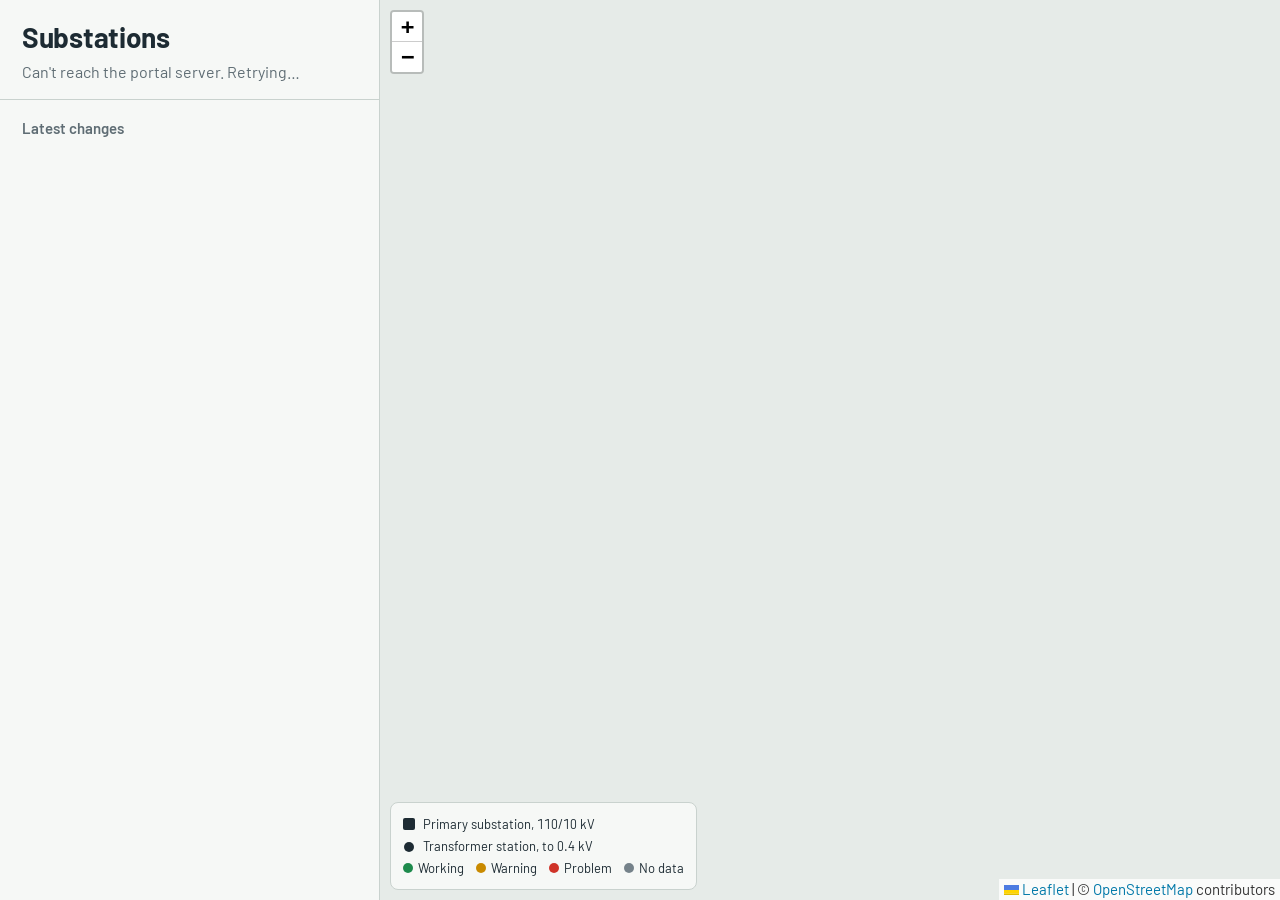
==== static/index.html @ d0a144c8 "Substation portal MVP: map, diagrams, gateway, simulator" ====
<!doctype html>
<html lang="en">
<head>
<meta charset="utf-8">
<meta name="viewport" content="width=device-width, initial-scale=1">
<title>Substations of Armenia</title>
<link rel="icon" href="data:image/svg+xml,<svg xmlns='http://www.w3.org/2000/svg' viewBox='0 0 16 16'><rect x='3' y='3' width='10' height='10' fill='%231d2b33'/></svg>">
<link rel="preconnect" href="https://fonts.googleapis.com">
<link rel="preconnect" href="https://fonts.gstatic.com" crossorigin>
<link href="https://fonts.googleapis.com/css2?family=Barlow:wght@400;500;600;700&family=Barlow+Condensed:wght@500;600;700&display=swap" rel="stylesheet">
<link rel="stylesheet" href="/static/vendor/leaflet/leaflet.css">
<link rel="stylesheet" href="/static/style.css">
</head>
<body>
<div class="map-layout">
  <aside class="side">
    <header>
      <h1>Substations</h1>
      <p class="summary" id="summary" aria-live="polite">Loading the grid…</p>
    </header>
    <div class="side-scroll">
      <ul class="sub-list" id="list" aria-label="All substations, problems first"></ul>
      <section class="feed">
        <h2>Latest changes</h2>
        <ol id="feed"></ol>
      </section>
    </div>
  </aside>
  <main id="map-col">
    <div id="map" role="region" aria-label="Map of substations in Armenia"></div>
  </main>
</div>
<script src="/static/vendor/leaflet/leaflet.js"></script>
<script src="/static/common.js"></script>
<script src="/static/map.js"></script>
</body>
</html>
---- static/vendor/leaflet/leaflet.css ----
/* required styles */

.leaflet-pane,
.leaflet-tile,
.leaflet-marker-icon,
.leaflet-marker-shadow,
.leaflet-tile-container,
.leaflet-pane > svg,
.leaflet-pane > canvas,
.leaflet-zoom-box,
.leaflet-image-layer,
.leaflet-layer {
	position: absolute;
	left: 0;
	top: 0;
	}
.leaflet-container {
	overflow: hidden;
	}
.leaflet-tile,
.leaflet-marker-icon,
.leaflet-marker-shadow {
	-webkit-user-select: none;
	   -moz-user-select: none;
	        user-select: none;
	  -webkit-user-drag: none;
	}
/* Prevents IE11 from highlighting tiles in blue */
.leaflet-tile::selection {
	background: transparent;
}
/* Safari renders non-retina tile on retina better with this, but Chrome is worse */
.leaflet-safari .leaflet-tile {
	image-rendering: -webkit-optimize-contrast;
	}
/* hack that prevents hw layers "stretching" when loading new tiles */
.leaflet-safari .leaflet-tile-container {
	width: 1600px;
	height: 1600px;
	-webkit-transform-origin: 0 0;
	}
.leaflet-marker-icon,
.leaflet-marker-shadow {
	display: block;
	}
/* .leaflet-container svg: reset svg max-width decleration shipped in Joomla! (joomla.org) 3.x */
/* .leaflet-container img: map is broken in FF if you have max-width: 100% on tiles */
.leaflet-container .leaflet-overlay-pane svg {
	max-width: none !important;
	max-height: none !important;
	}
.leaflet-container .leaflet-marker-pane img,
.leaflet-container .leaflet-shadow-pane img,
.leaflet-container .leaflet-tile-pane img,
.leaflet-container img.leaflet-image-layer,
.leaflet-container .leaflet-tile {
	max-width: none !important;
	max-height: none !important;
	width: auto;
	padding: 0;
	}

.leaflet-container img.leaflet-tile {
	/* See: https://bugs.chromium.org/p/chromium/issues/detail?id=600120 */
	mix-blend-mode: plus-lighter;
}

.leaflet-container.leaflet-touch-zoom {
	-ms-touch-action: pan-x pan-y;
	touch-action: pan-x pan-y;
	}
.leaflet-container.leaflet-touch-drag {
	-ms-touch-action: pinch-zoom;
	/* Fallback for FF which doesn't support pinch-zoom */
	touch-action: none;
	touch-action: pinch-zoom;
}
.leaflet-container.leaflet-touch-drag.leaflet-touch-zoom {
	-ms-touch-action: none;
	touch-action: none;
}
.leaflet-container {
	-webkit-tap-highlight-color: transparent;
}
.leaflet-container a {
	-webkit-tap-highlight-color: rgba(51, 181, 229, 0.4);
}
.leaflet-tile {
	filter: inherit;
	visibility: hidden;
	}
.leaflet-tile-loaded {
	visibility: inherit;
	}
.leaflet-zoom-box {
	width: 0;
	height: 0;
	-moz-box-sizing: border-box;
	     box-sizing: border-box;
	z-index: 800;
	}
/* workaround for https://bugzilla.mozilla.org/show_bug.cgi?id=888319 */
.leaflet-overlay-pane svg {
	-moz-user-select: none;
	}

.leaflet-pane         { z-index: 400; }

.leaflet-tile-pane    { z-index: 200; }
.leaflet-overlay-pane { z-index: 400; }
.leaflet-shadow-pane  { z-index: 500; }
.leaflet-marker-pane  { z-index: 600; }
.leaflet-tooltip-pane   { z-index: 650; }
.leaflet-popup-pane   { z-index: 700; }

.leaflet-map-pane canvas { z-index: 100; }
.leaflet-map-pane svg    { z-index: 200; }

.leaflet-vml-shape {
	width: 1px;
	height: 1px;
	}
.lvml {
	behavior: url(#default#VML);
	display: inline-block;
	position: absolute;
	}


/* control positioning */

.leaflet-control {
	position: relative;
	z-index: 800;
	pointer-events: visiblePainted; /* IE 9-10 doesn't have auto */
	pointer-events: auto;
	}
.leaflet-top,
.leaflet-bottom {
	position: absolute;
	z-index: 1000;
	pointer-events: none;
	}
.leaflet-top {
	top: 0;
	}
.leaflet-right {
	right: 0;
	}
.leaflet-bottom {
	bottom: 0;
	}
.leaflet-left {
	left: 0;
	}
.leaflet-control {
	float: left;
	clear: both;
	}
.leaflet-right .leaflet-control {
	float: right;
	}
.leaflet-top .leaflet-control {
	margin-top: 10px;
	}
.leaflet-bottom .leaflet-control {
	margin-bottom: 10px;
	}
.leaflet-left .leaflet-control {
	margin-left: 10px;
	}
.leaflet-right .leaflet-control {
	margin-right: 10px;
	}


/* zoom and fade animations */

.leaflet-fade-anim .leaflet-popup {
	opacity: 0;
	-webkit-transition: opacity 0.2s linear;
	   -moz-transition: opacity 0.2s linear;
	        transition: opacity 0.2s linear;
	}
.leaflet-fade-anim .leaflet-map-pane .leaflet-popup {
	opacity: 1;
	}
.leaflet-zoom-animated {
	-webkit-transform-origin: 0 0;
	    -ms-transform-origin: 0 0;
	        transform-origin: 0 0;
	}
svg.leaflet-zoom-animated {
	will-change: transform;
}

.leaflet-zoom-anim .leaflet-zoom-animated {
	-webkit-transition: -webkit-transform 0.25s cubic-bezier(0,0,0.25,1);
	   -moz-transition:    -moz-transform 0.25s cubic-bezier(0,0,0.25,1);
	        transition:         transform 0.25s cubic-bezier(0,0,0.25,1);
	}
.leaflet-zoom-anim .leaflet-tile,
.leaflet-pan-anim .leaflet-tile {
	-webkit-transition: none;
	   -moz-transition: none;
	        transition: none;
	}

.leaflet-zoom-anim .leaflet-zoom-hide {
	visibility: hidden;
	}


/* cursors */

.leaflet-interactive {
	cursor: pointer;
	}
.leaflet-grab {
	cursor: -webkit-grab;
	cursor:    -moz-grab;
	cursor:         grab;
	}
.leaflet-crosshair,
.leaflet-crosshair .leaflet-interactive {
	cursor: crosshair;
	}
.leaflet-popup-pane,
.leaflet-control {
	cursor: auto;
	}
.leaflet-dragging .leaflet-grab,
.leaflet-dragging .leaflet-grab .leaflet-interactive,
.leaflet-dragging .leaflet-marker-draggable {
	cursor: move;
	cursor: -webkit-grabbing;
	cursor:    -moz-grabbing;
	cursor:         grabbing;
	}

/* marker & overlays interactivity */
.leaflet-marker-icon,
.leaflet-marker-shadow,
.leaflet-image-layer,
.leaflet-pane > svg path,
.leaflet-tile-container {
	pointer-events: none;
	}

.leaflet-marker-icon.leaflet-interactive,
.leaflet-image-layer.leaflet-interactive,
.leaflet-pane > svg path.leaflet-interactive,
svg.leaflet-image-layer.leaflet-interactive path {
	pointer-events: visiblePainted; /* IE 9-10 doesn't have auto */
	pointer-events: auto;
	}

/* visual tweaks */

.leaflet-container {
	background: #ddd;
	outline-offset: 1px;
	}
.leaflet-container a {
	color: #0078A8;
	}
.leaflet-zoom-box {
	border: 2px dotted #38f;
	background: rgba(255,255,255,0.5);
	}


/* general typography */
.leaflet-container {
	font-family: "Helvetica Neue", Arial, Helvetica, sans-serif;
	font-size: 12px;
	font-size: 0.75rem;
	line-height: 1.5;
	}


/* general toolbar styles */

.leaflet-bar {
	box-shadow: 0 1px 5px rgba(0,0,0,0.65);
	border-radius: 4px;
	}
.leaflet-bar a {
	background-color: #fff;
	border-bottom: 1px solid #ccc;
	width: 26px;
	height: 26px;
	line-height: 26px;
	display: block;
	text-align: center;
	text-decoration: none;
	color: black;
	}
.leaflet-bar a,
.leaflet-control-layers-toggle {
	background-position: 50% 50%;
	background-repeat: no-repeat;
	display: block;
	}
.leaflet-bar a:hover,
.leaflet-bar a:focus {
	background-color: #f4f4f4;
	}
.leaflet-bar a:first-child {
	border-top-left-radius: 4px;
	border-top-right-radius: 4px;
	}
.leaflet-bar a:last-child {
	border-bottom-left-radius: 4px;
	border-bottom-right-radius: 4px;
	border-bottom: none;
	}
.leaflet-bar a.leaflet-disabled {
	cursor: default;
	background-color: #f4f4f4;
	color: #bbb;
	}

.leaflet-touch .leaflet-bar a {
	width: 30px;
	height: 30px;
	line-height: 30px;
	}
.leaflet-touch .leaflet-bar a:first-child {
	border-top-left-radius: 2px;
	border-top-right-radius: 2px;
	}
.leaflet-touch .leaflet-bar a:last-child {
	border-bottom-left-radius: 2px;
	border-bottom-right-radius: 2px;
	}

/* zoom control */

.leaflet-control-zoom-in,
.leaflet-control-zoom-out {
	font: bold 18px 'Lucida Console', Monaco, monospace;
	text-indent: 1px;
	}

.leaflet-touch .leaflet-control-zoom-in, .leaflet-touch .leaflet-control-zoom-out  {
	font-size: 22px;
	}


/* layers control */

.leaflet-control-layers {
	box-shadow: 0 1px 5px rgba(0,0,0,0.4);
	background: #fff;
	border-radius: 5px;
	}
.leaflet-control-layers-toggle {
	background-image: url(images/layers.png);
	width: 36px;
	height: 36px;
	}
.leaflet-retina .leaflet-control-layers-toggle {
	background-image: url(images/layers-2x.png);
	background-size: 26px 26px;
	}
.leaflet-touch .leaflet-control-layers-toggle {
	width: 44px;
	height: 44px;
	}
.leaflet-control-layers .leaflet-control-layers-list,
.leaflet-control-layers-expanded .leaflet-control-layers-toggle {
	display: none;
	}
.leaflet-control-layers-expanded .leaflet-control-layers-list {
	display: block;
	position: relative;
	}
.leaflet-control-layers-expanded {
	padding: 6px 10px 6px 6px;
	color: #333;
	background: #fff;
	}
.leaflet-control-layers-scrollbar {
	overflow-y: scroll;
	overflow-x: hidden;
	padding-right: 5px;
	}
.leaflet-control-layers-selector {
	margin-top: 2px;
	position: relative;
	top: 1px;
	}
.leaflet-control-layers label {
	display: block;
	font-size: 13px;
	font-size: 1.08333em;
	}
.leaflet-control-layers-separator {
	height: 0;
	border-top: 1px solid #ddd;
	margin: 5px -10px 5px -6px;
	}

/* Default icon URLs */
.leaflet-default-icon-path { /* used only in path-guessing heuristic, see L.Icon.Default */
	background-image: url(images/marker-icon.png);
	}


/* attribution and scale controls */

.leaflet-container .leaflet-control-attribution {
	background: #fff;
	background: rgba(255, 255, 255, 0.8);
	margin: 0;
	}
.leaflet-control-attribution,
.leaflet-control-scale-line {
	padding: 0 5px;
	color: #333;
	line-height: 1.4;
	}
.leaflet-control-attribution a {
	text-decoration: none;
	}
.leaflet-control-attribution a:hover,
.leaflet-control-attribution a:focus {
	text-decoration: underline;
	}
.leaflet-attribution-flag {
	display: inline !important;
	vertical-align: baseline !important;
	width: 1em;
	height: 0.6669em;
	}
.leaflet-left .leaflet-control-scale {
	margin-left: 5px;
	}
.leaflet-bottom .leaflet-control-scale {
	margin-bottom: 5px;
	}
.leaflet-control-scale-line {
	border: 2px solid #777;
	border-top: none;
	line-height: 1.1;
	padding: 2px 5px 1px;
	white-space: nowrap;
	-moz-box-sizing: border-box;
	     box-sizing: border-box;
	background: rgba(255, 255, 255, 0.8);
	text-shadow: 1px 1px #fff;
	}
.leaflet-control-scale-line:not(:first-child) {
	border-top: 2px solid #777;
	border-bottom: none;
	margin-top: -2px;
	}
.leaflet-control-scale-line:not(:first-child):not(:last-child) {
	border-bottom: 2px solid #777;
	}

.leaflet-touch .leaflet-control-attribution,
.leaflet-touch .leaflet-control-layers,
.leaflet-touch .leaflet-bar {
	box-shadow: none;
	}
.leaflet-touch .leaflet-control-layers,
.leaflet-touch .leaflet-bar {
	border: 2px solid rgba(0,0,0,0.2);
	background-clip: padding-box;
	}


/* popup */

.leaflet-popup {
	position: absolute;
	text-align: center;
	margin-bottom: 20px;
	}
.leaflet-popup-content-wrapper {
	padding: 1px;
	text-align: left;
	border-radius: 12px;
	}
.leaflet-popup-content {
	margin: 13px 24px 13px 20px;
	line-height: 1.3;
	font-size: 13px;
	font-size: 1.08333em;
	min-height: 1px;
	}
.leaflet-popup-content p {
	margin: 17px 0;
	margin: 1.3em 0;
	}
.leaflet-popup-tip-container {
	width: 40px;
	height: 20px;
	position: absolute;
	left: 50%;
	margin-top: -1px;
	margin-left: -20px;
	overflow: hidden;
	pointer-events: none;
	}
.leaflet-popup-tip {
	width: 17px;
	height: 17px;
	padding: 1px;

	margin: -10px auto 0;
	pointer-events: auto;

	-webkit-transform: rotate(45deg);
	   -moz-transform: rotate(45deg);
	    -ms-transform: rotate(45deg);
	        transform: rotate(45deg);
	}
.leaflet-popup-content-wrapper,
.leaflet-popup-tip {
	background: white;
	color: #333;
	box-shadow: 0 3px 14px rgba(0,0,0,0.4);
	}
.leaflet-container a.leaflet-popup-close-button {
	position: absolute;
	top: 0;
	right: 0;
	border: none;
	text-align: center;
	width: 24px;
	height: 24px;
	font: 16px/24px Tahoma, Verdana, sans-serif;
	color: #757575;
	text-decoration: none;
	background: transparent;
	}
.leaflet-container a.leaflet-popup-close-button:hover,
.leaflet-container a.leaflet-popup-close-button:focus {
	color: #585858;
	}
.leaflet-popup-scrolled {
	overflow: auto;
	}

.leaflet-oldie .leaflet-popup-content-wrapper {
	-ms-zoom: 1;
	}
.leaflet-oldie .leaflet-popup-tip {
	width: 24px;
	margin: 0 auto;

	-ms-filter: "progid:DXImageTransform.Microsoft.Matrix(M11=0.70710678, M12=0.70710678, M21=-0.70710678, M22=0.70710678)";
	filter: progid:DXImageTransform.Microsoft.Matrix(M11=0.70710678, M12=0.70710678, M21=-0.70710678, M22=0.70710678);
	}

.leaflet-oldie .leaflet-control-zoom,
.leaflet-oldie .leaflet-control-layers,
.leaflet-oldie .leaflet-popup-content-wrapper,
.leaflet-oldie .leaflet-popup-tip {
	border: 1px solid #999;
	}


/* div icon */

.leaflet-div-icon {
	background: #fff;
	border: 1px solid #666;
	}


/* Tooltip */
/* Base styles for the element that has a tooltip */
.leaflet-tooltip {
	position: absolute;
	padding: 6px;
	background-color: #fff;
	border: 1px solid #fff;
	border-radius: 3px;
	color: #222;
	white-space: nowrap;
	-webkit-user-select: none;
	-moz-user-select: none;
	-ms-user-select: none;
	user-select: none;
	pointer-events: none;
	box-shadow: 0 1px 3px rgba(0,0,0,0.4);
	}
.leaflet-tooltip.leaflet-interactive {
	cursor: pointer;
	pointer-events: auto;
	}
.leaflet-tooltip-top:before,
.leaflet-tooltip-bottom:before,
.leaflet-tooltip-left:before,
.leaflet-tooltip-right:before {
	position: absolute;
	pointer-events: none;
	border: 6px solid transparent;
	background: transparent;
	content: "";
	}

/* Directions */

.leaflet-tooltip-bottom {
	margin-top: 6px;
}
.leaflet-tooltip-top {
	margin-top: -6px;
}
.leaflet-tooltip-bottom:before,
.leaflet-tooltip-top:before {
	left: 50%;
	margin-left: -6px;
	}
.leaflet-tooltip-top:before {
	bottom: 0;
	margin-bottom: -12px;
	border-top-color: #fff;
	}
.leaflet-tooltip-bottom:before {
	top: 0;
	margin-top: -12px;
	margin-left: -6px;
	border-bottom-color: #fff;
	}
.leaflet-tooltip-left {
	margin-left: -6px;
}
.leaflet-tooltip-right {
	margin-left: 6px;
}
.leaflet-tooltip-left:before,
.leaflet-tooltip-right:before {
	top: 50%;
	margin-top: -6px;
	}
.leaflet-tooltip-left:before {
	right: 0;
	margin-right: -12px;
	border-left-color: #fff;
	}
.leaflet-tooltip-right:before {
	left: 0;
	margin-left: -12px;
	border-right-color: #fff;
	}

/* Printing */

@media print {
	/* Prevent printers from removing background-images of controls. */
	.leaflet-control {
		-webkit-print-color-adjust: exact;
		print-color-adjust: exact;
		}
	}
---- static/style.css ----
/* Grid portal - shared styles.
   Mimic-board palette: pale grey-green board, slate ink.
   Status colours are reserved for health; conductors use voltage colours. */
:root {
  --board: #e6ebe8;
  --surface: #f6f8f6;
  --ink: #1d2b33;
  --muted: #5f6d74;
  --rule: #c9d2ce;
  --kv110: #2f5d9e;
  --kv10: #a0702a;
  --dead: #a3adb1;
  --ok: #1d8a4c;
  --warn: #c98a00;
  --fault: #cf3328;
  --offline: #75828a;
  --focus: #2f5d9e;
  --radius-s: 3px;
  --radius-m: 8px;
  font-family: "Barlow", "Segoe UI", system-ui, sans-serif;
  font-variant-numeric: tabular-nums;
  color: var(--ink);
  background: var(--board);
}
* { box-sizing: border-box; }
html, body { margin: 0; height: 100%; }
body { line-height: 1.4; font-size: 15px; }
a { color: inherit; }
:focus-visible { outline: 2px solid var(--focus); outline-offset: 2px; }
button, select { font: inherit; }

/* status helpers */
.st-ok { --st: var(--ok); }
.st-warning { --st: var(--warn); }
.st-fault { --st: var(--fault); }
.st-offline { --st: var(--offline); }
.dot { width: 12px; height: 12px; border-radius: 50%; background: var(--st); flex: none; }
.pill {
  display: inline-block; padding: 1px 8px; border-radius: 99px; font-size: 13px; font-weight: 600;
  color: #fff; background: var(--st);
}

/* ---------------- map page ---------------- */
.map-layout { display: grid; grid-template-columns: minmax(300px, 380px) 1fr; height: 100vh; }
.side { display: flex; flex-direction: column; background: var(--surface); border-right: 1px solid var(--rule); min-height: 0; }
.side header { padding: 22px 22px 16px; border-bottom: 1px solid var(--rule); }
.side h1 { margin: 0; font-size: 28px; font-weight: 700; letter-spacing: -0.01em; line-height: 1.1; }
.summary { margin: 8px 0 0; color: var(--muted); font-size: 16px; }
.summary strong { color: var(--ink); }
.side-scroll { overflow-y: auto; flex: 1; }
.sub-list { list-style: none; margin: 0; padding: 0; }
.sub-list a {
  display: grid; grid-template-columns: 12px 1fr; gap: 4px 12px; align-items: baseline;
  padding: 12px 22px; text-decoration: none; border-bottom: 1px solid var(--rule);
}
.sub-list a:hover { background: #edf1ee; }
.sub-list .dot { align-self: center; }
.sub-name { font-weight: 600; font-size: 17px; }
.sub-region { color: var(--muted); font-weight: 400; font-size: 14px; margin-left: 6px; }
.sub-headline { grid-column: 2; color: var(--muted); font-size: 14px; }
.st-fault .sub-headline, .st-offline .sub-headline { color: var(--fault); }
.st-offline .sub-headline { color: var(--offline); }
.feed { padding: 18px 22px 24px; }
.feed h2, .panel h2 { font-size: 15px; font-weight: 600; margin: 0 0 10px; color: var(--muted); }
.feed ol, .events ol { list-style: none; margin: 0; padding: 0; }
.feed li, .events li { display: grid; grid-template-columns: 54px 1fr; gap: 10px; padding: 6px 0; font-size: 14px; border-top: 1px solid var(--rule); }
.ev-time { color: var(--muted); }
.ev-text b { font-weight: 600; }
.ev-text .mark { display: inline-block; width: 8px; height: 8px; border-radius: 50%; background: var(--st); margin-right: 6px; }
#map { height: 100%; width: 100%; background: var(--board); }
.leaflet-tile-pane { filter: grayscale(0.85) contrast(0.9) brightness(1.04); }
.leaflet-container { font: inherit; }

/* map markers: a small substation glyph */
.ss-marker { position: relative; width: 26px; height: 26px; }
.ss-marker .core {
  position: absolute; inset: 4px; border-radius: var(--radius-s); background: var(--st);
  border: 2px solid #fff; box-shadow: 0 0 0 1px var(--ink);
}
.ss-marker.st-fault .ring, .ss-marker.st-offline .ring {
  position: absolute; inset: -6px; border-radius: 50%; border: 3px solid var(--st);
  animation: pulse 2s ease-out infinite;
}
@keyframes pulse { 0% { transform: scale(0.6); opacity: 0.9; } 100% { transform: scale(1.5); opacity: 0; } }
.ss-label {
  background: var(--surface); border: 1px solid var(--ink); border-radius: var(--radius-s);
  padding: 2px 6px; font-weight: 600; font-size: 13px; box-shadow: none;
}
.ss-label::before { display: none; }

/* ---------------- substation page ---------------- */
.ss-page { min-height: 100vh; display: flex; flex-direction: column; }
.ss-top { padding: 16px 28px 18px; background: var(--surface); border-bottom: 1px solid var(--rule); display: flex; flex-wrap: wrap; gap: 8px 28px; align-items: end; }
.back { display: inline-flex; align-items: center; gap: 6px; text-decoration: none; color: var(--muted); font-size: 15px; width: 100%; }
.back:hover { color: var(--ink); }
.ss-title h1 { margin: 0; font-size: 34px; line-height: 1.05; letter-spacing: -0.01em; }
.ss-title p { margin: 4px 0 0; color: var(--muted); }
.ss-status { display: flex; align-items: center; gap: 10px; font-size: 17px; }
.ss-status .dot { width: 14px; height: 14px; }
.ss-status span.text { font-weight: 600; }
.ss-main { display: grid; grid-template-columns: 1fr 340px; flex: 1; min-height: 0; }
.diagram-wrap { overflow: auto; padding: 18px 20px 28px; }
.diagram-wrap svg { display: block; margin: 0 auto; max-width: none; }
.legend { display: flex; flex-wrap: wrap; gap: 6px 20px; justify-content: center; color: var(--muted); font-size: 13px; margin-top: 6px; }
.legend i { display: inline-block; width: 22px; height: 0; border-top: 3px solid; vertical-align: middle; margin-right: 6px; }
.panel { background: var(--surface); border-left: 1px solid var(--rule); padding: 20px 22px; overflow-y: auto; }
.panel section + section { margin-top: 26px; }
.el-name { font-size: 20px; font-weight: 700; margin: 0 0 6px; }
.el-msg { margin: 8px 0 12px; }
.el-values { display: grid; grid-template-columns: 1fr auto; gap: 4px 12px; margin: 0; }
.el-values dt { color: var(--muted); }
.el-values dd { margin: 0; font-weight: 600; text-align: right; }
.trend { margin-top: 14px; }
.trend figure { margin: 0 0 12px; }
.trend figcaption { font-size: 13px; color: var(--muted); display: flex; justify-content: space-between; }
.trend svg { width: 100%; height: 64px; display: block; background: #fff; border: 1px solid var(--rule); border-radius: var(--radius-s); }
.hint { color: var(--muted); font-size: 14px; }
.events li { grid-template-columns: 54px 1fr; }
.demo { border: 1px dashed var(--rule); border-radius: var(--radius-m); padding: 12px 14px; }
.demo p { margin: 0 0 8px; font-size: 13px; color: var(--muted); }
.demo-row { display: flex; gap: 8px; flex-wrap: wrap; }
.demo select { flex: 1; min-width: 150px; padding: 6px 8px; border: 1px solid var(--rule); border-radius: var(--radius-s); background: #fff; }
.btn { padding: 6px 12px; border-radius: var(--radius-s); border: 1px solid var(--ink); background: var(--ink); color: #fff; cursor: pointer; font-weight: 600; }
.btn.secondary { background: transparent; color: var(--ink); }

/* diagram elements */
.el { cursor: pointer; }
.el:focus-visible { outline: none; }
.el:focus-visible .tag-box, .el.selected .tag-box { stroke: var(--focus); stroke-width: 2.5; }
.tag-box { fill: #fff; stroke: var(--rule); stroke-width: 1; }
.tag-stripe { fill: var(--st); }
.tag-title { font-size: 14px; font-weight: 700; fill: var(--ink); }
.tag-status { font-size: 12.5px; font-weight: 600; fill: var(--st); }
.tag-val { font-size: 13px; fill: var(--ink); }
.tag-val tspan.u { fill: var(--muted); }
.cond { fill: none; stroke-width: 3.5; stroke-linecap: round; }
.cond.kv110 { stroke: var(--kv110); }
.cond.kv10 { stroke: var(--kv10); }
.cond.dead { stroke: var(--dead); stroke-dasharray: 6 6; }
.bus { stroke-width: 8; }
.sym-ring { fill: none; stroke: var(--st); stroke-width: 3; }
.breaker.closed { fill: var(--ink); }
.breaker.open { fill: #fff; stroke: var(--fault); stroke-width: 3; }
.breaker.unknown { fill: #fff; stroke: var(--offline); stroke-width: 2; stroke-dasharray: 3 3; }
.diagram-text { font-size: 13px; fill: var(--muted); }

@media (max-width: 860px) {
  .map-layout { grid-template-columns: 1fr; grid-template-rows: 55vh auto; height: auto; }
  .map-layout #map-col { order: -1; }
  .side { border-right: 0; }
  .ss-main { grid-template-columns: 1fr; }
  .panel { border-left: 0; border-top: 1px solid var(--rule); }
}
@media (prefers-reduced-motion: reduce) {
  .ss-marker .ring { animation: none !important; opacity: 0.6; }
}

/* ---------------- additions: map legend, shapes, diagram details ---------------- */
:root { --kv35: #6b4fa0; --kv04: #7a4a2a; }
.visually-hidden { position: absolute !important; width: 1px; height: 1px; overflow: hidden; clip: rect(0 0 0 0); white-space: nowrap; }
.t-fault { color: var(--fault); }
.dot.shape-primary { border-radius: 2px; }
.ss-marker.distribution .core { inset: 7px; border-radius: 50%; }
.ss-marker.distribution { width: 26px; height: 26px; }
.leaflet-tooltip.ss-label { color: var(--ink); }
.leaflet-tooltip.ss-label.st-fault, .leaflet-tooltip.ss-label.st-offline { border-color: var(--fault); }
.map-legend {
  background: var(--surface); border: 1px solid var(--rule); border-radius: var(--radius-m);
  padding: 10px 12px; font-size: 13px; line-height: 1.7; color: var(--ink);
}
.lg-shape { display: inline-block; width: 12px; height: 12px; background: var(--ink); margin-right: 8px; vertical-align: -1px; }
.lg-shape.primary { border-radius: 2px; }
.lg-shape.distribution { border-radius: 50%; width: 10px; height: 10px; margin: 0 9px 0 1px; }
.lg-colors { display: flex; gap: 12px; }
.lg-colors i { display: inline-block; width: 10px; height: 10px; border-radius: 50%; background: var(--st); margin-right: 5px; }

.ss-updated { margin: 0 0 0 auto; color: var(--muted); font-size: 14px; align-self: end; }
.diagram-wrap { background: var(--board); }
.halo { fill: color-mix(in srgb, var(--st) 14%, transparent); stroke: var(--st); stroke-width: 1.5; }
.st-fault .halo, .st-offline .halo { animation: blink 1.6s ease-in-out infinite; }
@keyframes blink { 50% { fill: color-mix(in srgb, var(--st) 4%, transparent); } }
.tag .num { font-weight: 600; }
.tag-val { font-size: 13px; }
.el:hover .tag-box { stroke: var(--ink); }
.cond.kv35 { stroke: var(--kv35); }
.cond.kv04 { stroke: var(--kv04); }
.cond.thin { stroke-width: 2.5; }
.arrow { stroke: none; }
.arrow.kv110 { fill: var(--kv110); } .arrow.kv35 { fill: var(--kv35); } .arrow.kv10 { fill: var(--kv10); }
.arrow.kv04 { fill: var(--kv04); } .arrow.dead { fill: var(--dead); }
.tr { fill: none; stroke-width: 3.5; }
.tr.kv110 { stroke: var(--kv110); } .tr.kv35 { stroke: var(--kv35); } .tr.kv10 { stroke: var(--kv10); }
.tr.kv04 { stroke: var(--kv04); } .tr.dead { stroke: var(--dead); stroke-dasharray: 5 5; }
.meter, .ct { fill: none; stroke: var(--ink); stroke-width: 2; }
.meter { fill: #fff; }
.meter-t { font-size: 10px; font-weight: 700; fill: var(--ink); }
.open-mark { stroke: var(--fault); stroke-width: 2.5; }
.contact { stroke: var(--ink); stroke-width: 3; }
.hinge { fill: var(--ink); }
.blade { stroke: var(--ink); stroke-width: 3; stroke-linecap: round; }
.blade.open { stroke: var(--fault); }
.blade.unknown { stroke: var(--offline); stroke-dasharray: 3 3; }
.gap { fill: var(--board); }
.fuse { fill: #fff; stroke: var(--ink); stroke-width: 2; }
.fuse.blown { fill: #fde6e3; stroke: var(--fault); }
.phase-t { font-size: 10.5px; fill: var(--muted); }
.signal { fill: none; stroke: var(--muted); stroke-width: 1.5; stroke-dasharray: 2 4; }
.legend i { border-top-width: 3.5px; }
.legend .lg-kv110 { border-color: var(--kv110); } .legend .lg-kv35 { border-color: var(--kv35); }
.legend .lg-kv10 { border-color: var(--kv10); } .legend .lg-kv04 { border-color: var(--kv04); }
.legend .lg-dead { border-top-style: dashed; border-color: var(--dead); }
.lg-br { display: inline-block; width: 11px; height: 11px; margin-right: 6px; vertical-align: -1px; border-radius: 1px; }
.lg-br.closed { background: var(--ink); }
.lg-br.open { background: #fff; border: 2px solid var(--fault); }
.lg-ct { display: inline-block; width: 12px; height: 12px; border: 2px solid var(--ink); border-radius: 50%; margin-right: 6px; vertical-align: -2px; }
.trend polyline { fill: none; stroke: var(--ink); stroke-width: 1.8; vector-effect: non-scaling-stroke; }
.trend circle { fill: var(--ink); }
.trend .range { font-size: 12px; color: var(--muted); }
.pill.st-unmonitored { --st: var(--dead); }
.st-unmonitored { --st: var(--dead); }
.demo h2 { margin-bottom: 4px; }
.demo-msg { margin: 8px 0 0 !important; }
@media (prefers-reduced-motion: reduce) { .halo { animation: none !important; } }

.leaflet-tooltip.ss-label { font-weight: 400; max-width: 300px; white-space: normal; width: max-content; }
.leaflet-tooltip.ss-label b { font-weight: 700; }
.tt-msg { color: var(--fault); }
.ss-marker.distribution .core { inset: 6px; }
@media (max-width: 860px) {
  .map-legend { font-size: 12px; padding: 6px 8px; line-height: 1.5; }
  .ss-top { padding: 12px 16px 14px; }
  .ss-title h1 { font-size: 28px; }
  .ss-updated { margin-left: 0; }
}
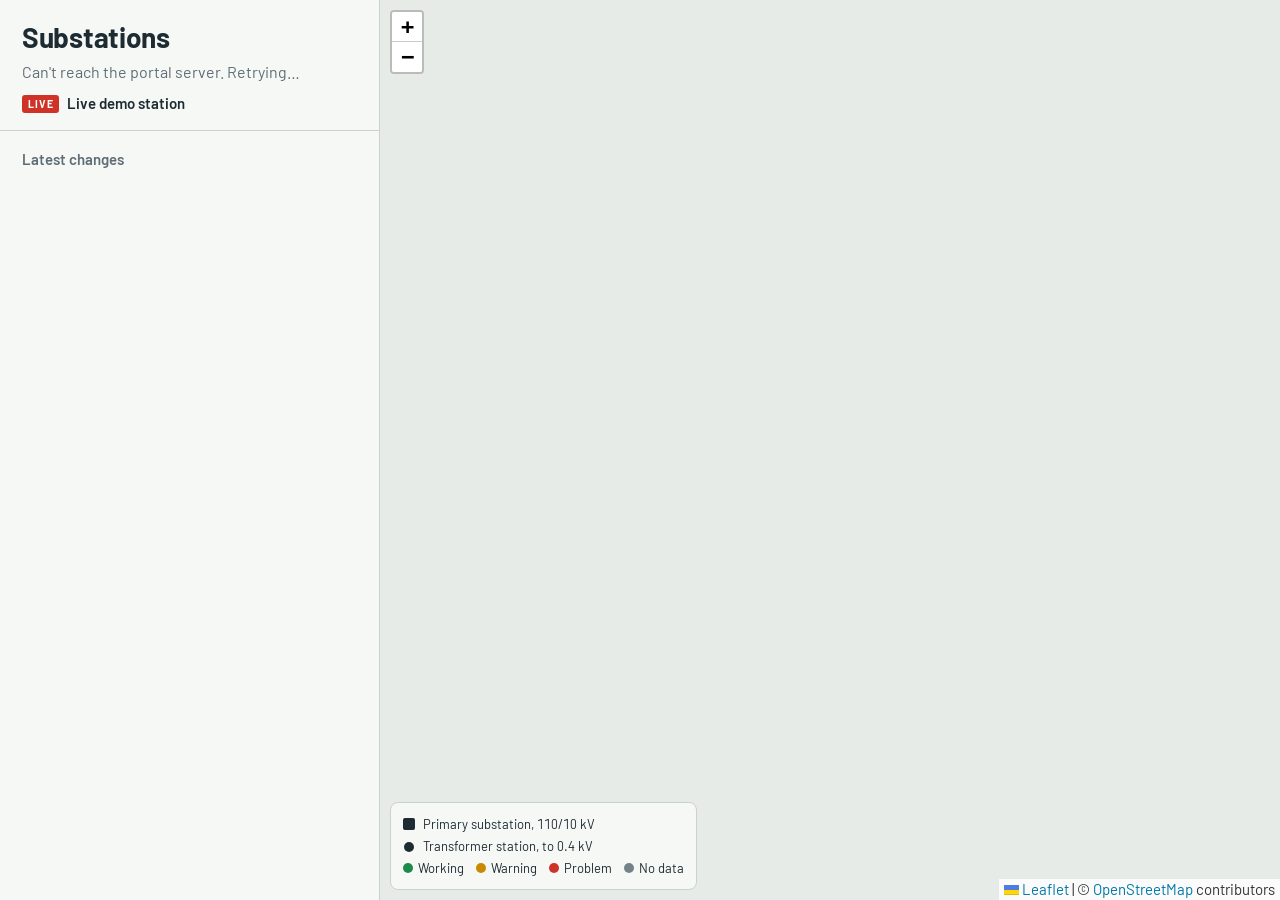
==== commit 17a9b7b2: "Add Live tab: real meter over MQTT, alarm engine, SMS alerts, simulator Implements the "Live Demo: D" ====
--- a/static/index.html
+++ b/static/index.html
@@ -10,6 +10,7 @@
 <link href="https://fonts.googleapis.com/css2?family=Barlow:wght@400;500;600;700&family=Barlow+Condensed:wght@500;600;700&display=swap" rel="stylesheet">
 <link rel="stylesheet" href="/static/vendor/leaflet/leaflet.css">
 <link rel="stylesheet" href="/static/style.css">
+<link rel="stylesheet" href="/static/live.css">
 </head>
 <body>
 <div class="map-layout">
@@ -17,6 +18,7 @@
     <header>
       <h1>Substations</h1>
       <p class="summary" id="summary" aria-live="polite">Loading the grid…</p>
+      <a class="live-link" id="live-link" href="/live" hidden><span class="live-badge">LIVE</span>Live demo station</a>
     </header>
     <div class="side-scroll">
       <ul class="sub-list" id="list" aria-label="All substations, problems first"></ul>
--- a/static/live.css
+++ b/static/live.css
@@ -0,0 +1,150 @@
+/* Live tab, join page and admin page. Builds on style.css tokens. */
+
+/* ---------------- shared nav ---------------- */
+.topnav { display: flex; gap: 4px; padding: 0 16px; background: var(--ink); height: 40px; align-items: stretch; }
+.topnav a { color: #dfe6e2; text-decoration: none; display: flex; align-items: center; gap: 8px; padding: 0 12px; font-weight: 600; font-size: 14px; }
+.topnav a[aria-current="page"] { color: #fff; box-shadow: inset 0 -3px 0 #fff; }
+.topnav a:hover { color: #fff; }
+.live-badge {
+  display: inline-block; background: var(--fault); color: #fff; font-size: 10.5px; font-weight: 700;
+  letter-spacing: 0.08em; padding: 1px 6px; border-radius: 3px; line-height: 1.5;
+}
+.live-link { display: inline-flex; align-items: center; gap: 8px; margin-top: 10px; font-weight: 600; text-decoration: none; color: var(--ink); }
+.live-link:hover { text-decoration: underline; }
+
+/* ---------------- live layout ---------------- */
+.live-body { display: flex; flex-direction: column; height: 100vh; }
+.live-layout { display: grid; grid-template-columns: 1fr minmax(340px, 420px); flex: 1; min-height: 0; }
+.live-map-col { position: relative; min-height: 0; }
+.live-map-col #map { height: 100%; }
+.live-side { background: var(--surface); border-left: 1px solid var(--rule); overflow-y: auto; padding: 18px 20px 24px; display: flex; flex-direction: column; gap: 14px; }
+.live-head h1 { margin: 0; font-size: 26px; line-height: 1.1; }
+.conn { margin: 6px 0 0; font-size: 13px; color: var(--muted); display: flex; align-items: center; gap: 6px; }
+.conn-dot { width: 8px; height: 8px; border-radius: 50%; background: var(--offline); }
+.conn.on .conn-dot { background: var(--ok); }
+.conn.off .conn-dot { background: var(--fault); }
+
+.status-banner {
+  display: flex; align-items: center; gap: 12px; padding: 14px 16px; border-radius: var(--radius-m);
+  background: color-mix(in srgb, var(--st) 12%, #fff); border: 2px solid var(--st); font-size: 20px; font-weight: 700;
+}
+.status-banner .dot { width: 18px; height: 18px; }
+.status-banner.st-fault { background: var(--fault); color: #fff; animation: flash 1s ease-in-out infinite; }
+.status-banner.st-fault .dot { background: #fff; }
+@keyframes flash { 50% { background: #a8241b; } }
+
+.tiles { display: grid; grid-template-columns: repeat(2, 1fr); gap: 10px; }
+.tile { background: #fff; border: 1px solid var(--rule); border-radius: var(--radius-m); padding: 10px 12px; display: flex; flex-direction: column; }
+.tile.big { grid-column: 1 / -1; }
+.tile-label { font-size: 13px; color: var(--muted); font-weight: 600; }
+.tile-val { font-family: "Barlow Condensed", "Barlow", sans-serif; font-size: 30px; font-weight: 600; line-height: 1.1; }
+.tile.big .tile-val { font-size: 64px; }
+.tile-val .u { font-size: 0.45em; color: var(--muted); margin-left: 6px; font-weight: 500; }
+body[data-status="red"] .tile.big { border-color: var(--fault); box-shadow: 0 0 0 2px var(--fault); }
+body[data-status="red"] .tile.big .tile-val { color: var(--fault); }
+body[data-status="grey"] .tile-val { color: var(--offline); }
+.updated { margin: -4px 0 0; font-size: 13px; color: var(--muted); }
+.updated.stale { color: var(--fault); font-weight: 600; }
+
+.chart-box h2, .live-feed h2 { font-size: 15px; font-weight: 600; margin: 0 0 8px; color: var(--muted); }
+.chart-box canvas { width: 100%; height: 180px; display: block; background: #fff; border: 1px solid var(--rule); border-radius: var(--radius-s); }
+.chart-legend { margin: 6px 0 0; font-size: 12.5px; color: var(--muted); display: flex; align-items: center; gap: 6px; flex-wrap: wrap; }
+.chart-legend span[class^="lg-"] { display: inline-block; width: 18px; border-top: 2px dashed; margin-left: 6px; }
+.lg-warn { border-color: var(--warn); } .lg-alarm { border-color: var(--fault); }
+.live-feed { padding: 0; }
+.live-feed li { grid-template-columns: 70px 1fr; }
+
+/* the marker: a big dot with a pulsing ring when RED */
+.live-marker { position: relative; width: 34px; height: 34px; }
+.live-marker .core { position: absolute; inset: 6px; border-radius: 50%; background: var(--st); border: 3px solid #fff; box-shadow: 0 0 0 1.5px var(--ink); transition: background 0.2s; }
+.live-marker .ring { display: none; }
+.live-marker.st-fault .ring { display: block; position: absolute; inset: -10px; border-radius: 50%; border: 4px solid var(--fault); animation: pulse 1.4s ease-out infinite; }
+.live-marker.st-fault .ring.r2 { animation-delay: 0.7s; }
+.live-tt { font-size: 14px !important; }
+@media (prefers-reduced-motion: reduce) {
+  .live-marker .ring, .status-banner.st-fault { animation: none !important; }
+}
+
+.sim-label {
+  position: absolute; top: 12px; left: 50%; transform: translateX(-50%); z-index: 500;
+  background: var(--warn); color: #fff; font-weight: 700; letter-spacing: 0.12em; font-size: 13px;
+  padding: 4px 12px; border-radius: 3px;
+}
+.qr-corner {
+  position: absolute; right: 14px; bottom: 26px; z-index: 500; background: #fff; border: 1px solid var(--rule);
+  border-radius: var(--radius-m); padding: 10px; text-align: center; box-shadow: 0 2px 10px rgba(0,0,0,0.12);
+}
+.qr-corner img { display: block; width: 170px; height: 170px; }
+.qr-corner p { margin: 6px 0 0; font-weight: 700; font-size: 15px; }
+
+.mini-scheme {
+  position: absolute; left: 14px; bottom: 26px; z-index: 500; background: var(--surface); border: 1px solid var(--rule);
+  border-radius: var(--radius-m); width: 340px; max-width: calc(100% - 28px); box-shadow: 0 2px 10px rgba(0,0,0,0.12);
+}
+.mini-scheme header { display: flex; justify-content: space-between; align-items: center; padding: 8px 12px 0; }
+.mini-scheme h2 { margin: 0; font-size: 15px; }
+.mini-scheme svg { width: 100%; display: block; }
+.ms-close { border: 0; background: none; font-size: 22px; cursor: pointer; line-height: 1; color: var(--muted); }
+
+/* ---------------- kiosk ---------------- */
+.kiosk .topnav { display: none; }
+.kiosk .live-layout { grid-template-columns: 1fr minmax(420px, 34vw); }
+.kiosk .live-head h1 { font-size: 34px; }
+.kiosk .status-banner { font-size: 30px; padding: 18px 20px; }
+.kiosk .tile.big .tile-val { font-size: 104px; }
+.kiosk .tile-val { font-size: 40px; }
+.kiosk .tile-label, .kiosk .updated { font-size: 16px; }
+.kiosk .chart-box canvas { height: 220px; }
+.kiosk .live-feed li { font-size: 17px; grid-template-columns: 86px 1fr; }
+
+@media (max-width: 860px) {
+  .live-body { height: auto; }
+  .live-layout { grid-template-columns: 1fr; }
+  .live-map-col { height: 45vh; }
+  .live-side { border-left: 0; border-top: 1px solid var(--rule); padding: 14px 16px 22px; }
+  .tile.big .tile-val { font-size: 52px; }
+  .qr-corner { display: none; }
+}
+
+/* ---------------- join page (mobile first) ---------------- */
+.join-body { min-height: 100vh; display: flex; justify-content: center; align-items: flex-start; padding: 16px; background: var(--board); }
+.join-card { background: var(--surface); border: 1px solid var(--rule); border-radius: var(--radius-m); padding: 22px 20px; width: 100%; max-width: 440px; margin-top: 4vh; }
+.join-card h1 { margin: 0 0 6px; font-size: 26px; line-height: 1.15; }
+.join-card p { margin: 0 0 12px; }
+.lang-switch { display: flex; gap: 6px; justify-content: flex-end; margin: -6px 0 8px; }
+.lang-switch button { border: 1px solid var(--rule); background: #fff; border-radius: 99px; padding: 2px 12px; cursor: pointer; font-weight: 600; }
+.lang-switch button[aria-pressed="true"] { background: var(--ink); color: #fff; border-color: var(--ink); }
+.field { display: flex; flex-direction: column; gap: 6px; margin: 14px 0; }
+.field label { font-weight: 600; }
+.field input[type="tel"], .field input[type="password"], .field input[type="number"] {
+  font: inherit; font-size: 20px; padding: 10px 12px; border: 1px solid var(--muted); border-radius: var(--radius-s); background: #fff; width: 100%;
+}
+.check { display: flex; gap: 10px; align-items: flex-start; margin: 14px 0; }
+.check input { width: 22px; height: 22px; margin-top: 1px; flex: none; }
+.privacy { font-size: 13px; color: var(--muted); }
+.btn.wide { width: 100%; padding: 12px; font-size: 18px; }
+.form-error { color: var(--fault); font-weight: 600; min-height: 1.4em; margin: 8px 0 0 !important; }
+.success { text-align: center; }
+.success .big-check { width: 64px; height: 64px; border-radius: 50%; background: var(--ok); color: #fff; font-size: 38px; line-height: 64px; margin: 6px auto 12px; }
+.warn-note { color: var(--warn); font-weight: 600; }
+
+/* ---------------- admin page ---------------- */
+.admin-wrap { max-width: 720px; margin: 0 auto; padding: 16px; }
+.admin-wrap h1 { font-size: 24px; margin: 6px 0 12px; }
+.card { background: var(--surface); border: 1px solid var(--rule); border-radius: var(--radius-m); padding: 14px 16px; margin-bottom: 14px; }
+.card h2 { margin: 0 0 10px; font-size: 16px; }
+.row { display: flex; gap: 8px; flex-wrap: wrap; align-items: center; }
+.row + .row { margin-top: 8px; }
+.btn.big { padding: 12px 16px; font-size: 17px; flex: 1; min-width: 120px; }
+.btn.danger { background: var(--fault); border-color: var(--fault); }
+.btn.ok { background: var(--ok); border-color: var(--ok); }
+.btn[aria-pressed="true"] { box-shadow: 0 0 0 3px var(--focus); }
+.grid2 { display: grid; grid-template-columns: repeat(auto-fill, minmax(140px, 1fr)); gap: 8px 12px; }
+.grid2 label { display: flex; flex-direction: column; font-size: 13px; color: var(--muted); font-weight: 600; gap: 4px; }
+.grid2 input { font: inherit; font-size: 16px; padding: 6px 8px; border: 1px solid var(--rule); border-radius: var(--radius-s); }
+.diag { display: grid; grid-template-columns: auto 1fr; gap: 3px 14px; margin: 0; font-size: 14px; }
+.diag dt { color: var(--muted); }
+.diag dd { margin: 0; font-weight: 600; word-break: break-word; }
+.good { color: var(--ok); } .bad { color: var(--fault); }
+.log { font-size: 13px; color: var(--muted); margin: 8px 0 0; padding-left: 18px; }
+.toast { position: fixed; left: 50%; bottom: 18px; transform: translateX(-50%); background: var(--ink); color: #fff; padding: 8px 14px; border-radius: var(--radius-m); font-weight: 600; z-index: 1000; }
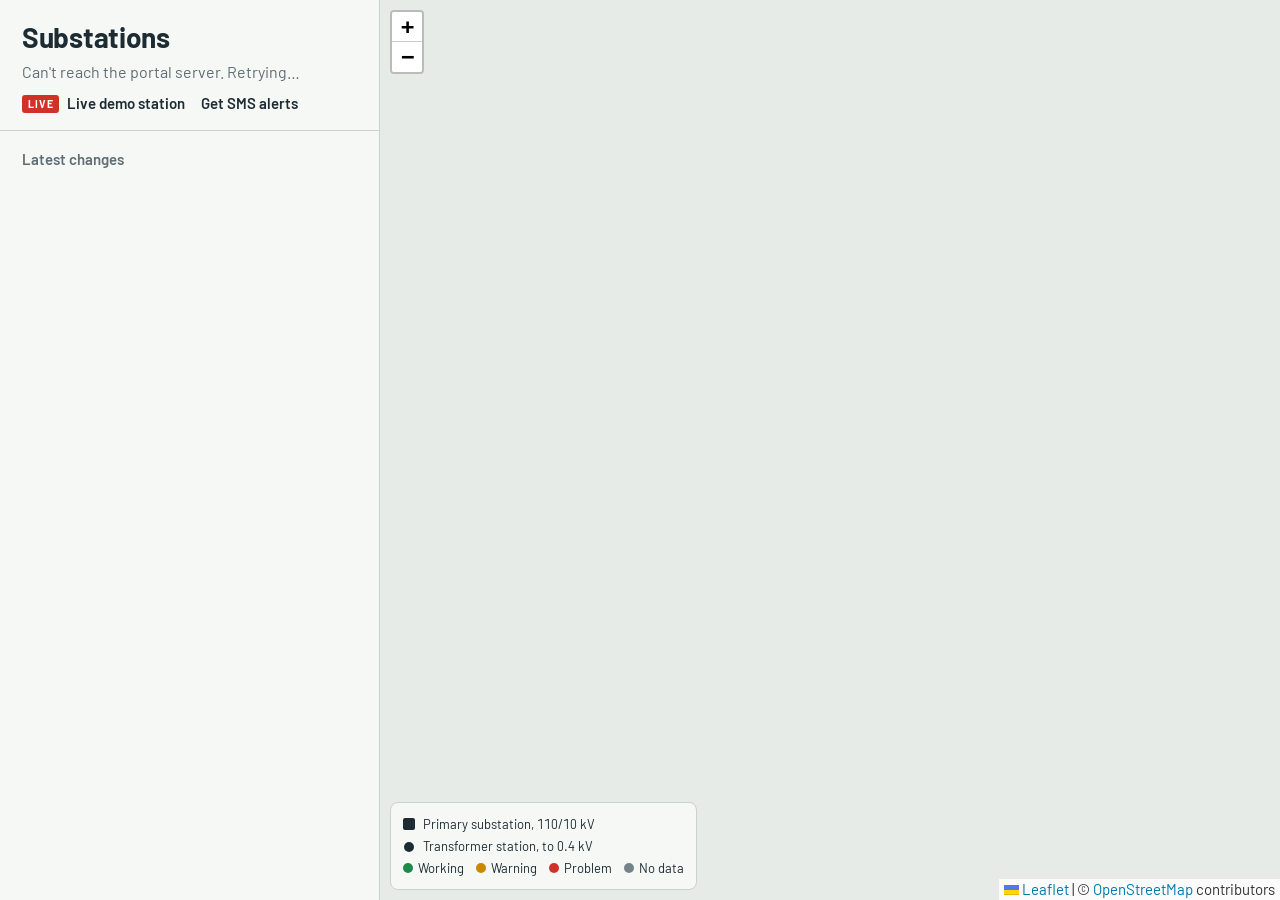
==== commit 527f0d52: "SMS in Armenian and English, on-screen SMS preview, sign-up links - Every SMS (alert, back-to-normal" ====
--- a/static/index.html
+++ b/static/index.html
@@ -18,7 +18,10 @@
     <header>
       <h1>Substations</h1>
       <p class="summary" id="summary" aria-live="polite">Loading the grid…</p>
-      <a class="live-link" id="live-link" href="/live" hidden><span class="live-badge">LIVE</span>Live demo station</a>
+      <p class="live-links" id="live-link" hidden>
+        <a class="live-link" href="/live"><span class="live-badge">LIVE</span>Live demo station</a>
+        <a class="live-link" href="/demo/join">Get SMS alerts</a>
+      </p>
     </header>
     <div class="side-scroll">
       <ul class="sub-list" id="list" aria-label="All substations, problems first"></ul>
--- a/static/live.css
+++ b/static/live.css
@@ -43,6 +43,9 @@
 body[data-status="red"] .tile.big { border-color: var(--fault); box-shadow: 0 0 0 2px var(--fault); }
 body[data-status="red"] .tile.big .tile-val { color: var(--fault); }
 body[data-status="grey"] .tile-val { color: var(--offline); }
+.load { margin-top: 2px; font-size: 15px; font-weight: 600; color: var(--muted); }
+body[data-status="red"] .load { color: var(--fault); }
+.kiosk .load { font-size: 20px; }
 .updated { margin: -4px 0 0; font-size: 13px; color: var(--muted); }
 .updated.stale { color: var(--fault); font-weight: 600; }
 
@@ -58,6 +61,7 @@
 .live-marker { position: relative; width: 34px; height: 34px; }
 .live-marker .core { position: absolute; inset: 6px; border-radius: 50%; background: var(--st); border: 3px solid #fff; box-shadow: 0 0 0 1.5px var(--ink); transition: background 0.2s; }
 .live-marker .ring { display: none; }
+.live-marker.idle .core { background: #fff; border: 4px solid var(--st); box-shadow: 0 0 0 1.5px var(--ink); }
 .live-marker.st-fault .ring { display: block; position: absolute; inset: -10px; border-radius: 50%; border: 4px solid var(--fault); animation: pulse 1.4s ease-out infinite; }
 .live-marker.st-fault .ring.r2 { animation-delay: 0.7s; }
 .live-tt { font-size: 14px !important; }
@@ -148,3 +152,65 @@
 .good { color: var(--ok); } .bad { color: var(--fault); }
 .log { font-size: 13px; color: var(--muted); margin: 8px 0 0; padding-left: 18px; }
 .toast { position: fixed; left: 50%; bottom: 18px; transform: translateX(-50%); background: var(--ink); color: #fff; padding: 8px 14px; border-radius: var(--radius-m); font-weight: 600; z-index: 1000; }
+
+/* ---------------- simulator tab (phone first) ---------------- */
+.sim-meter { position: sticky; top: 6px; z-index: 10; box-shadow: 0 4px 14px rgba(0,0,0,0.18); border-radius: var(--radius-m); padding: 14px 16px; margin: 6px 0 14px; color: #fff; background: var(--st); transition: background 0.2s; }
+.sim-meter.st-fault { animation: flash 1s ease-in-out infinite; }
+.sim-meter-top { display: flex; justify-content: space-between; align-items: center; gap: 8px; }
+.sim-status { display: flex; align-items: center; gap: 8px; font-weight: 700; font-size: 17px; }
+.sim-status .dot { background: #fff; }
+.sim-open { color: #fff; font-weight: 600; font-size: 14px; }
+.sim-power { font-family: "Barlow Condensed", "Barlow", sans-serif; font-size: 64px; font-weight: 600; line-height: 1.05; margin-top: 4px; }
+.sim-power .u { font-size: 0.4em; margin-left: 6px; opacity: 0.85; }
+.sim-sub { font-size: 15px; opacity: 0.92; }
+.sim-h { font-size: 17px; margin: 4px 0 10px; }
+.sim-source p { margin: 0 0 10px; }
+.sockets { display: grid; grid-template-columns: repeat(auto-fill, minmax(150px, 1fr)); gap: 10px; }
+.socket { background: var(--surface); border: 1px solid var(--rule); border-radius: var(--radius-m); padding: 12px; display: flex; flex-direction: column; gap: 4px; }
+.socket.on { border-color: var(--ok); box-shadow: inset 0 0 0 1px var(--ok); background: #eef7f1; }
+.socket.on.heavy { border-color: var(--fault); box-shadow: inset 0 0 0 1px var(--fault); background: #fdf0ee; }
+.sock-icon { font-size: 26px; line-height: 1; }
+.sock-name { font-weight: 700; font-size: 16px; }
+.sock-w { font-size: 13px; color: var(--muted); min-height: 1.4em; }
+.sock-btn { margin-top: 6px; padding: 10px; border-radius: var(--radius-s); border: 1px solid var(--ink); background: #fff; font-weight: 700; font-size: 16px; cursor: pointer; }
+.sock-btn.on { background: var(--ok); border-color: var(--ok); color: #fff; }
+.heavy .sock-btn.on { background: var(--fault); border-color: var(--fault); }
+.seg { display: flex; margin-top: 6px; border: 1px solid var(--ink); border-radius: var(--radius-s); overflow: hidden; }
+.seg button { flex: 1; padding: 10px 0; border: 0; background: #fff; font-weight: 700; font-size: 14px; cursor: pointer; }
+.seg button + button { border-left: 1px solid var(--rule); }
+.seg button[aria-pressed="true"] { background: var(--ink); color: #fff; }
+.heavy .seg button[aria-pressed="true"]:not([data-mode="off"]) { background: var(--fault); }
+.sim-events { padding-left: 0; list-style: none; font-size: 14px; color: var(--ink); }
+.sim-events li { padding: 4px 0; border-top: 1px solid var(--rule); }
+.toast[hidden] { display: none; }
+@media (prefers-reduced-motion: reduce) { .sim-meter.st-fault { animation: none; } }
+
+/* ---------------- links to the sign-up page ---------------- */
+.topnav .nav-cta { margin-left: auto; color: #fff; }
+.topnav .nav-cta::before { content: "✉"; margin-right: 2px; }
+.join-btn { text-align: center; text-decoration: none; display: block; font-size: 15px; }
+.kiosk .join-btn { display: none; }
+.live-links { display: flex; gap: 16px; flex-wrap: wrap; margin: 10px 0 0; }
+.live-links .live-link { margin-top: 0; }
+@media (max-width: 520px) { .topnav { gap: 0; padding: 0 6px; overflow-x: auto; } .topnav a { padding: 0 8px; white-space: nowrap; } }
+
+/* ---------------- on-screen SMS preview ---------------- */
+.sms-stack { position: fixed; right: 16px; bottom: 16px; z-index: 2000; display: flex; flex-direction: column; gap: 10px;
+  width: min(420px, calc(100vw - 32px)); max-height: calc(100vh - 32px); overflow-y: auto; }
+.sms-pop { background: #fff; border: 1px solid var(--rule); border-left: 5px solid var(--ink); border-radius: var(--radius-m);
+  box-shadow: 0 6px 24px rgba(0,0,0,0.18); padding: 10px 14px 8px; animation: sms-in 0.25s ease-out; }
+.sms-pop.sms-alert { border-left-color: var(--fault); }
+.sms-pop.sms-recovery { border-left-color: var(--ok); }
+.sms-pop.sms-lost { border-left-color: var(--offline); }
+.sms-pop header { display: flex; gap: 10px; align-items: flex-start; font-size: 14px; }
+.sms-pop header > div { flex: 1; }
+.sms-icon { font-size: 20px; line-height: 1.1; }
+.sms-who { color: var(--muted); font-size: 12.5px; }
+.sms-close { border: 0; background: none; font-size: 22px; line-height: 1; cursor: pointer; color: var(--muted); }
+.sms-lang { margin-top: 8px; }
+.sms-tag { display: inline-block; font-size: 11px; font-weight: 700; letter-spacing: 0.04em; color: var(--muted); text-transform: uppercase; }
+.sms-lang p { margin: 2px 0 0; padding: 8px 10px; background: #eef1ef; border-radius: 12px 12px 12px 3px; font-size: 14px; line-height: 1.4; }
+.sms-note { margin: 8px 0 0; font-size: 11.5px; color: var(--muted); }
+.kiosk .sms-lang p { font-size: 17px; }
+@keyframes sms-in { from { transform: translateY(12px); opacity: 0; } }
+@media (prefers-reduced-motion: reduce) { .sms-pop { animation: none; } }
